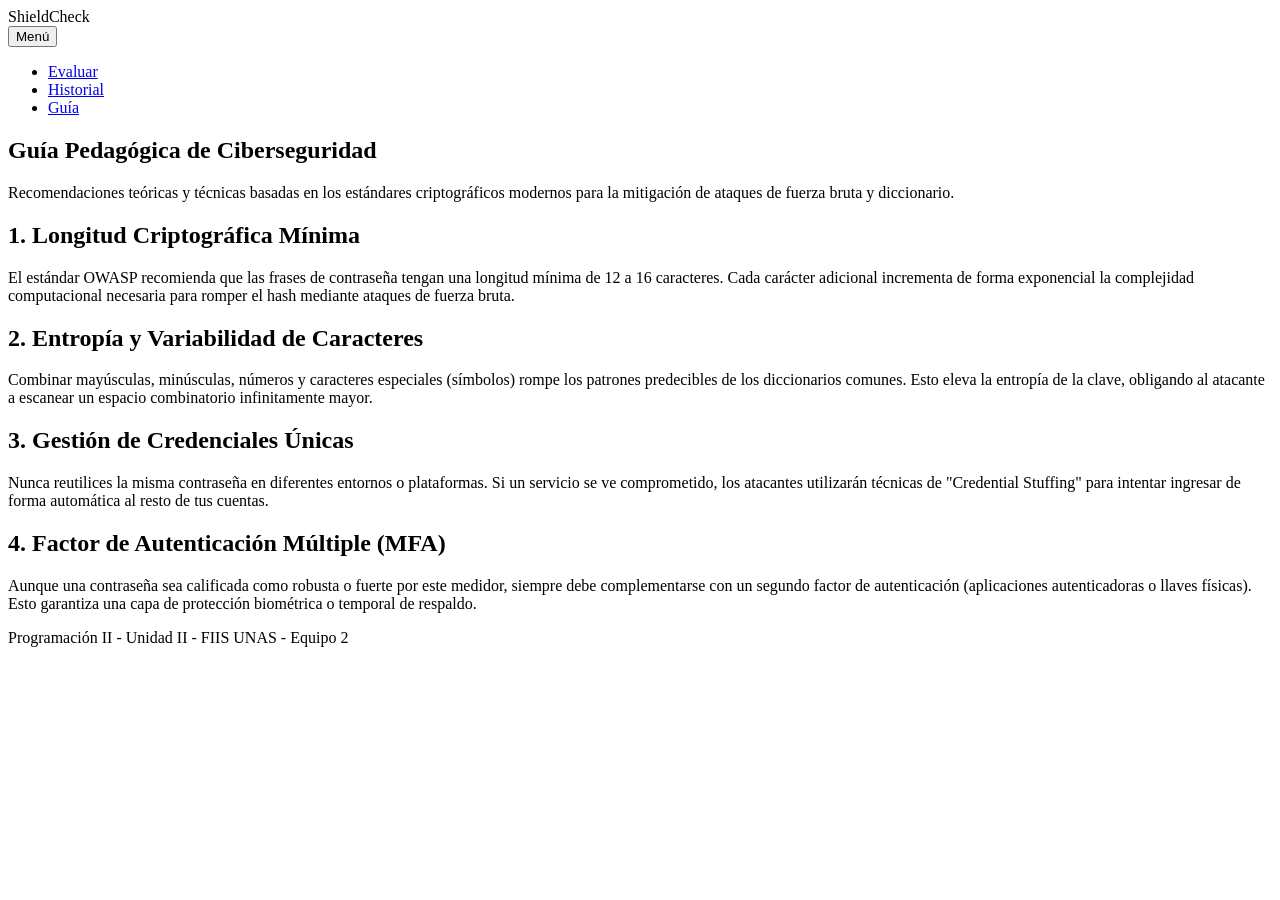
==== guia.html @ 11438650 "feat: estructurar guia pedagogica con recomendaciones basadas en OWASP" ====
<!DOCTYPE html>
<html lang="es">

<head>
    <meta charset="UTF-8">
    <meta name="viewport" content="width=device-width, initial-scale=1.0">
    <title>ShieldCheck - Guía Pedagógica</title>
    <link rel="stylesheet" href="css/estilos.css">
</head>

<body>

    <header>
        <div class="logo">ShieldCheck</div>
        <nav>
            <button id="menu-toggle" aria-expanded="false" aria-label="Abrir menú">Menú</button>
            <ul id="menu-nav">
                <li><a href="index.html">Evaluar</a></li>
                <li><a href="historial.html">Historial</a></li>
                <li><a href="guia.html" class="active">Guía</a></li>
            </ul>
        </nav>
    </header>

    <main>
        <section class="central-panel wide-panel">
            <div class="panel-header">
                <h1>Guía Pedagógica de Ciberseguridad</h1>
                <p>Recomendaciones teóricas y técnicas basadas en los estándares criptográficos modernos para la
                    mitigación de ataques de fuerza bruta y diccionario.</p>
            </div>

            <div class="consejos-grid">
                <article class="consejo-seguridad">
                    <h2>1. Longitud Criptográfica Mínima</h2>
                    <p>El estándar OWASP recomienda que las frases de contraseña tengan una longitud mínima de 12 a 16
                        caracteres. Cada carácter adicional incrementa de forma exponencial la complejidad computacional
                        necesaria para romper el hash mediante ataques de fuerza bruta.</p>
                </article>

                <article class="consejo-seguridad">
                    <h2>2. Entropía y Variabilidad de Caracteres</h2>
                    <p>Combinar mayúsculas, minúsculas, números y caracteres especiales (símbolos) rompe los patrones
                        predecibles de los diccionarios comunes. Esto eleva la entropía de la clave, obligando al
                        atacante a escanear un espacio combinatorio infinitamente mayor.</p>
                </article>

                <article class="consejo-seguridad">
                    <h2>3. Gestión de Credenciales Únicas</h2>
                    <p>Nunca reutilices la misma contraseña en diferentes entornos o plataformas. Si un servicio se ve
                        comprometido, los atacantes utilizarán técnicas de "Credential Stuffing" para intentar ingresar
                        de forma automática al resto de tus cuentas.</p>
                </article>

                <article class="consejo-seguridad">
                    <h2>4. Factor de Autenticación Múltiple (MFA)</h2>
                    <p>Aunque una contraseña sea calificada como robusta o fuerte por este medidor, siempre debe
                        complementarse con un segundo factor de autenticación (aplicaciones autenticadoras o llaves
                        físicas). Esto garantiza una capa de protección biométrica o temporal de respaldo.</p>
                </article>
            </div>
        </section>
    </main>

    <footer>
        <p>Programación II - Unidad II - FIIS UNAS - Equipo 2</p>
    </footer>

    <script src="js/datos.js"></script>
    <script src="js/app.js"></script>
</body>

</html>
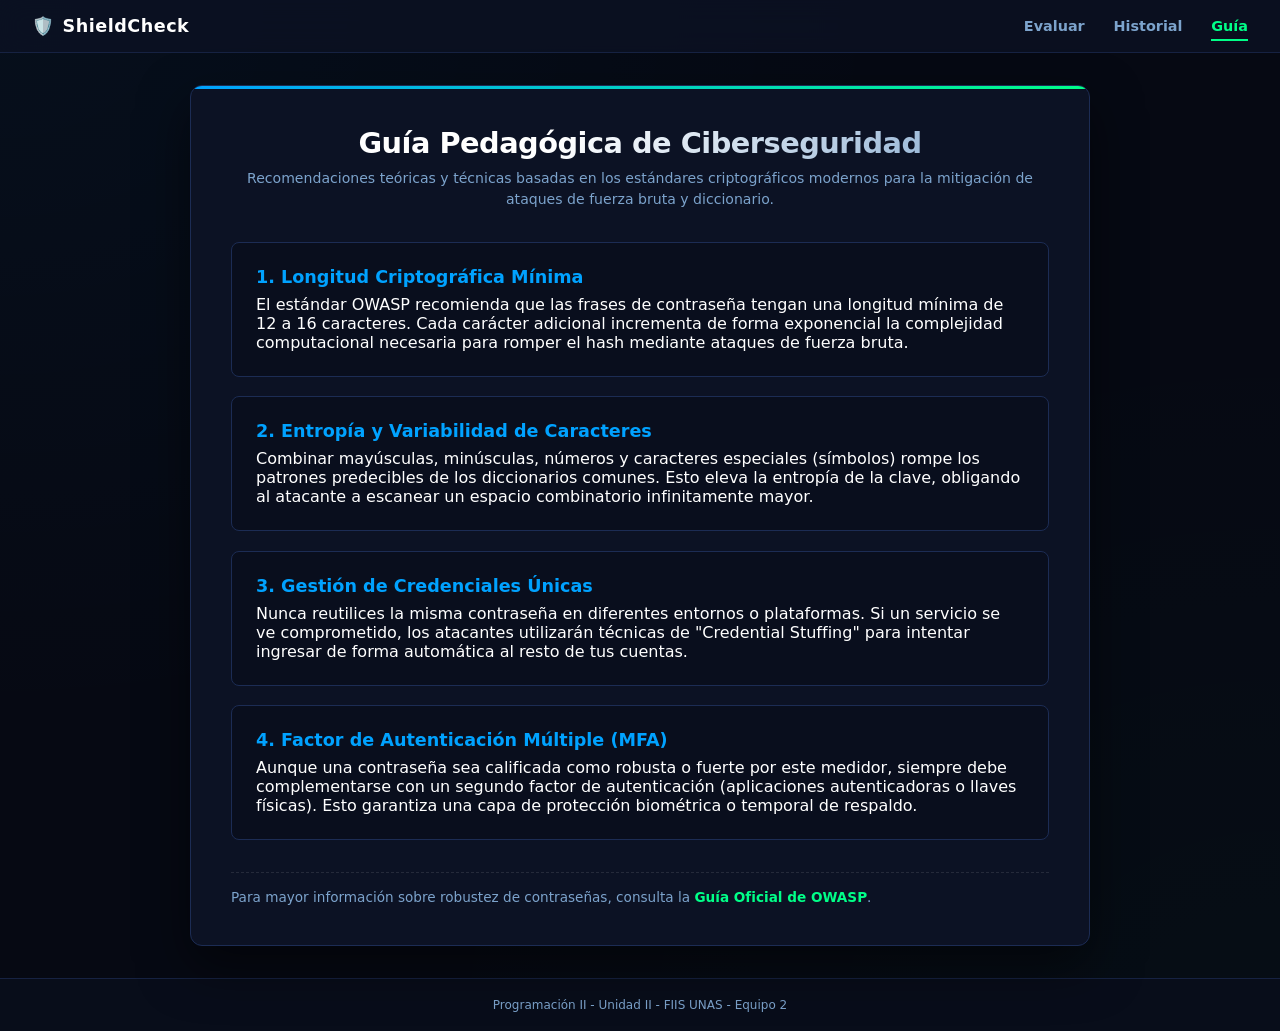
==== commit 42f7768d: "fix: sincronizar componentes analiticos y persistencia final" ====
--- a/guia.html
+++ b/guia.html
@@ -59,6 +59,15 @@
                         físicas). Esto garantiza una capa de protección biométrica o temporal de respaldo.</p>
                 </article>
             </div>
+
+            <div class="guia-referencias"
+                style="margin-top: 2rem; padding-top: 1rem; border-top: 1px dashed rgba(255,255,255,0.1);">
+                <p style="font-size: 0.85rem; color: #7ca3cc;">Para mayor información sobre robustez de contraseñas,
+                    consulta la
+                    <a href="https://owasp.org" target="_blank" rel="noopener noreferrer"
+                        style="color: #00ff88; text-decoration: none; font-weight: bold;">Guía Oficial de OWASP</a>.
+                </p>
+            </div>
         </section>
     </main>
 
--- a/css/estilos.css
+++ b/css/estilos.css
@@ -0,0 +1,501 @@
+:root {
+    --bg-quantum: #060913;
+    --bg-tactical-card: #0c1224;
+    --bg-field: #121b34;
+    --cyber-neon: #00ff88;
+    --cyber-amber: #ffaa00;
+    --cyber-crimson: #ff3344;
+    --cyber-blue: #00a2ff;
+    --text-primary: #ffffff;
+    --text-muted: #7ca3cc;
+    --font-system: 'Segoe UI', system-ui, -apple-system, sans-serif;
+    --matrix-radius: 12px;
+    --fx-smooth: all 0.4s cubic-bezier(0.16, 1, 0.3, 1);
+}
+
+* {
+    box-sizing: border-box;
+    margin: 0;
+    padding: 0;
+    font-family: var(--font-system);
+}
+
+body {
+    background-color: var(--bg-quantum);
+    background-image:
+        radial-gradient(at 0% 0%, rgba(0, 162, 255, 0.04) 0px, transparent 50%),
+        radial-gradient(at 100% 100%, rgba(0, 255, 136, 0.02) 0px, transparent 50%);
+    color: var(--text-primary);
+    min-height: 100vh;
+    display: flex;
+    flex-direction: column;
+}
+
+header {
+    background: rgba(12, 18, 36, 0.8);
+    backdrop-filter: blur(12px);
+    -webkit-backdrop-filter: blur(12px);
+    padding: 1rem 2rem;
+    display: flex;
+    justify-content: space-between;
+    align-items: center;
+    border-bottom: 1px solid #162242;
+    position: sticky;
+    top: 0;
+    z-index: 100;
+}
+
+.logo {
+    font-size: 1.1rem;
+    font-weight: 800;
+    letter-spacing: 0.5px;
+    color: var(--text-primary);
+    display: flex;
+    align-items: center;
+    gap: 0.5rem;
+}
+
+.logo::before {
+    content: "🛡️";
+}
+
+#menu-toggle {
+    display: none;
+}
+
+#menu-nav {
+    display: flex;
+    list-style: none;
+    gap: 1.8rem;
+}
+
+#menu-nav a {
+    color: var(--text-muted);
+    text-decoration: none;
+    font-size: 0.9rem;
+    font-weight: 600;
+    transition: var(--fx-smooth);
+    position: relative;
+    padding: 0.4rem 0;
+}
+
+#menu-nav a:hover,
+#menu-nav a.active {
+    color: var(--cyber-neon);
+}
+
+#menu-nav a::after {
+    content: "";
+    position: absolute;
+    bottom: 0;
+    left: 0;
+    width: 0;
+    height: 2px;
+    background: var(--cyber-neon);
+    transition: var(--fx-smooth);
+}
+
+#menu-nav a.active::after,
+#menu-nav a:hover::after {
+    width: 100%;
+}
+
+main {
+    flex: 1;
+    display: flex;
+    align-items: center;
+    justify-content: center;
+    padding: 2rem 1rem;
+}
+
+.central-panel {
+    background: var(--bg-tactical-card);
+    border: 1px solid #1c2c54;
+    padding: 2.5rem;
+    border-radius: var(--matrix-radius);
+    box-shadow: 0 20px 50px rgba(0, 0, 0, 0.5);
+    width: 100%;
+    max-width: 520px;
+    position: relative;
+    overflow: hidden;
+}
+
+.central-panel::before {
+    content: "";
+    position: absolute;
+    top: 0;
+    left: 0;
+    width: 100%;
+    height: 3px;
+    background: linear-gradient(90deg, var(--cyber-blue), var(--cyber-neon));
+}
+
+.panel-header {
+    text-align: center;
+    margin-bottom: 2rem;
+}
+
+h1 {
+    font-size: 1.8rem;
+    font-weight: 800;
+    letter-spacing: -0.5px;
+    margin-bottom: 0.5rem;
+    background: linear-gradient(135deg, #ffffff 40%, var(--text-muted) 100%);
+    -webkit-background-clip: text;
+    letter-spacing: -0.5px;
+    margin-bottom: 0.5rem;
+    background: linear-gradient(135deg, #ffffff 40%, var(--text-muted) 100%);
+    -webkit-background-clip: text;
+    background-clip: text;
+    -webkit-text-fill-color: transparent;
+}
+
+.panel-header p {
+    color: var(--text-muted);
+    font-size: 0.88rem;
+    line-height: 1.5;
+}
+
+.form-group {
+    display: flex;
+    flex-direction: column;
+    gap: 0.5rem;
+    margin-bottom: 1.5rem;
+    position: relative;
+}
+
+label {
+    color: var(--text-primary);
+    font-size: 0.75rem;
+    font-weight: 700;
+    text-transform: uppercase;
+    letter-spacing: 1px;
+}
+
+input,
+select {
+    background-color: var(--bg-field);
+    border: 1px solid #1f305c;
+    color: var(--text-primary);
+    padding: 0.9rem 1.1rem;
+    border-radius: 8px;
+    font-size: 0.95rem;
+    transition: var(--fx-smooth);
+    width: 100%;
+}
+
+input:focus,
+select:focus {
+    outline: none;
+    border-color: var(--cyber-blue);
+    box-shadow: 0 0 15px rgba(0, 162, 255, 0.15);
+}
+
+.error-message {
+    color: var(--cyber-crimson);
+    font-size: 0.75rem;
+    font-weight: 600;
+    margin-top: 0.2rem;
+    min-height: 14px;
+    display: block;
+}
+
+.password-container {
+    position: relative;
+}
+
+.password-container input {
+    padding-right: 4.2rem;
+}
+
+#toggle-password-btn {
+    position: absolute;
+    right: 12px;
+    bottom: 9px;
+    background: rgba(255, 255, 255, 0.04);
+    border: 1px solid #283d75;
+    color: var(--text-muted);
+    padding: 0.25rem 0.6rem;
+    border-radius: 4px;
+    font-size: 0.75rem;
+    font-weight: bold;
+    cursor: pointer;
+    text-transform: uppercase;
+    transition: var(--fx-smooth);
+}
+
+#toggle-password-btn:hover {
+    color: var(--cyber-blue);
+    border-color: var(--cyber-blue);
+    background: rgba(0, 162, 255, 0.05);
+}
+
+button[type="submit"],
+.btn-action {
+    background: linear-gradient(135deg, var(--cyber-blue) 0%, #0055ff 100%);
+    color: var(--text-primary);
+    border: none;
+    padding: 1rem;
+    border-radius: 8px;
+    font-weight: 700;
+    font-size: 0.95rem;
+    letter-spacing: 0.5px;
+    cursor: pointer;
+    width: 100%;
+    box-shadow: 0 4px 15px rgba(0, 162, 255, 0.2);
+    transition: var(--fx-smooth);
+    margin-top: 0.5rem;
+}
+
+button[type="submit"]:hover,
+.btn-action:hover {
+    transform: translateY(-1px);
+    box-shadow: 0 6px 20px rgba(0, 162, 255, 0.4);
+    filter: brightness(1.1);
+}
+
+.btn-export {
+    background: linear-gradient(135deg, var(--cyber-neon) 0%, #00aa55 100%) !important;
+    color: #060913 !important;
+    margin-top: 1rem;
+}
+
+#medidor-fuerza {
+    margin-top: 1.8rem;
+    background: rgba(4, 6, 14, 0.5);
+    border: 1px solid #162447;
+    padding: 1.2rem;
+    border-radius: 8px;
+}
+
+.hud-label {
+    font-size: 0.75rem;
+    font-weight: 700;
+    color: var(--text-muted);
+    text-transform: uppercase;
+    letter-spacing: 1px;
+}
+
+.barra-progreso {
+    height: 6px;
+    background: #11182c;
+    border-radius: 3px;
+    margin: 0.6rem 0;
+    position: relative;
+    overflow: hidden;
+}
+
+.barra-progreso::after {
+    content: "";
+    display: block;
+    height: 100%;
+    width: var(--width-percent, 0%);
+    background: var(--cyber-crimson);
+    transition: var(--fx-smooth);
+    box-shadow: 0 0 8px var(--cyber-crimson);
+}
+
+#texto-nivel {
+    font-size: 0.85rem;
+    color: var(--text-muted);
+    font-weight: 600;
+}
+
+.criterios-title {
+    font-size: 0.8rem;
+    font-weight: 700;
+    text-transform: uppercase;
+    color: var(--text-muted);
+    margin: 1.5rem 0 0.8rem 0;
+    letter-spacing: 0.5px;
+}
+
+#lista-criterios {
+    list-style: none;
+    display: grid;
+    grid-template-columns: repeat(2, 1fr);
+    gap: 0.6rem;
+}
+
+#lista-criterios li {
+    background: rgba(255, 51, 68, 0.02);
+    border: 1px solid rgba(255, 51, 68, 0.1);
+    padding: 0.6rem 0.8rem;
+    border-radius: 6px;
+    font-size: 0.78rem;
+    color: #ff99a2;
+    display: flex;
+    align-items: center;
+    gap: 0.5rem;
+    transition: var(--fx-smooth);
+}
+
+#lista-criterios li::before {
+    content: "✕";
+    font-weight: bold;
+    color: var(--cyber-crimson);
+}
+
+.wide-panel {
+    max-width: 900px;
+}
+
+#filtros-contenedor {
+    display: grid;
+    grid-template-columns: 2fr 1fr 1fr;
+    gap: 1rem;
+    margin-bottom: 1.5rem;
+}
+
+.tabla-responsiva {
+    overflow-x: auto;
+    border: 1px solid #1c2c54;
+    border-radius: 8px;
+}
+
+table {
+    width: 100%;
+    border-collapse: collapse;
+    background: #080d1a;
+    font-size: 0.9rem;
+}
+
+th,
+td {
+    padding: 0.9rem 1.1rem;
+    text-align: left;
+}
+
+th {
+    background: rgba(18, 27, 52, 0.6);
+    color: var(--text-muted);
+    font-size: 0.75rem;
+    text-transform: uppercase;
+    letter-spacing: 1px;
+    border-bottom: 2px solid #1c2c54;
+}
+
+td {
+    border-bottom: 1px solid #131f3d;
+    color: #e2e8f0;
+}
+
+tr:hover td {
+    background: rgba(0, 162, 255, 0.02);
+}
+
+.tabla-responsiva button {
+    background: #162447;
+    border: 1px solid #253b75;
+    color: var(--text-muted);
+    padding: 0.35rem 0.7rem;
+    border-radius: 4px;
+    font-size: 0.75rem;
+    font-weight: 600;
+    transition: var(--fx-smooth);
+}
+
+.tabla-responsiva button:first-child:hover {
+    color: var(--cyber-neon);
+    border-color: var(--cyber-neon);
+    background: rgba(0, 255, 136, 0.04);
+}
+
+.tabla-responsiva button:last-child:hover {
+    color: var(--cyber-crimson);
+    border-color: var(--cyber-crimson);
+    background: rgba(255, 51, 68, 0.04);
+}
+
+#acciones-datos {
+    margin-top: 1.5rem;
+}
+
+.consejos-grid {
+    display: flex;
+    flex-direction: column;
+    gap: 1.2rem;
+    margin-top: 1rem;
+}
+
+.consejo-seguridad {
+    background: rgba(4, 6, 14, 0.3);
+    border: 1px solid #1c2c54;
+    padding: 1.5rem;
+    border-radius: 8px;
+    transition: var(--fx-smooth);
+}
+
+.consejo-seguridad:hover {
+    border-color: var(--cyber-blue);
+    transform: translateX(3px);
+}
+
+.consejo-seguridad h2 {
+    font-size: 1.1rem;
+    color: var(--cyber-blue);
+    margin-bottom: 0.5rem;
+}
+
+footer {
+    background: #080d1a;
+    padding: 1.2rem;
+    text-align: center;
+    font-size: 0.75rem;
+    color: var(--text-muted);
+    border-top: 1px solid #162242;
+    margin-top: auto;
+}
+
+@media (max-width: 600px) {
+    #menu-toggle {
+        display: block;
+        background: #121b34;
+        border: 1px solid #1f305c;
+        color: white;
+        padding: 0.5rem 0.8rem;
+        border-radius: 6px;
+        cursor: pointer;
+        font-size: 0.85rem;
+    }
+
+    #menu-nav {
+        display: none;
+    }
+
+    #menu-nav[data-visible="true"] {
+        display: flex;
+        flex-direction: column;
+        position: absolute;
+        top: 60px;
+        left: 0;
+        width: 100%;
+        background: var(--bg-tactical-card);
+        padding: 1.5rem;
+        border-bottom: 1px solid #1c2c54;
+        gap: 1.2rem;
+        z-index: 200;
+    }
+
+    #lista-criterios {
+        grid-template-columns: 1fr;
+    }
+
+    #filtros-contenedor {
+        grid-template-columns: 1fr;
+    }
+
+    .central-panel {
+        padding: 1.5rem;
+    }
+}
+
+@media (min-width: 601px) and (max-width: 960px) {
+    #lista-criterios {
+        grid-template-columns: repeat(2, 1fr);
+    }
+
+    .central-panel {
+        padding: 2rem;
+    }
+}
